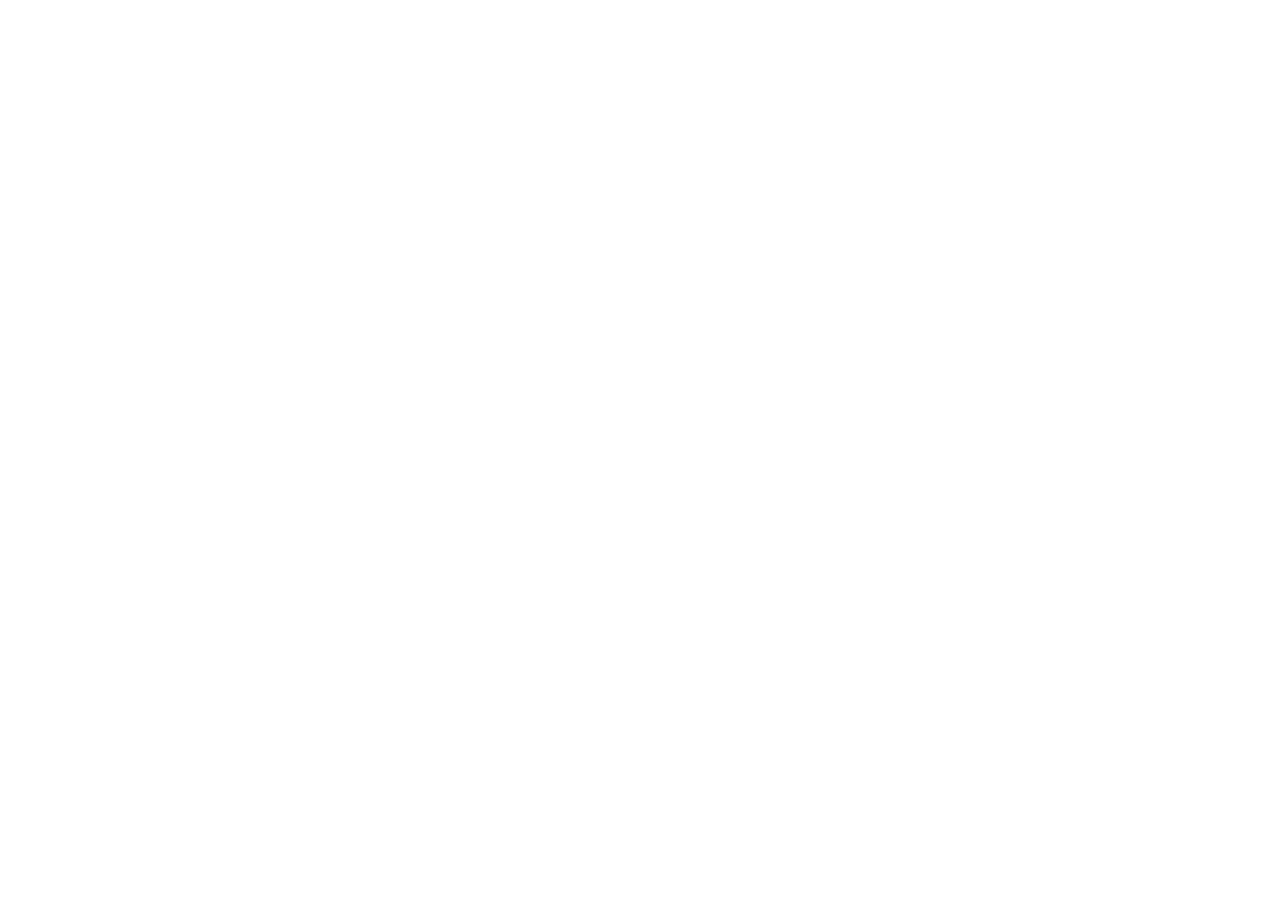
==== index.html @ 9131d87e "Landing Abelhinha v2: DOCTYPE/estrutura correta, OG tags + JSON-LD, mascote e favicon embutidos (dat" ====
<!DOCTYPE html>
<html lang="pt-BR">
<head>
<meta charset="UTF-8">
<meta name="viewport" content="width=device-width, initial-scale=1.0">
<title>Pet Shop Abelhinha — Banho & Tosa | Vila Sônia</title>
<meta name="description" content="Pet shop e banho & tosa na Vila Sônia, São Paulo. Atendimento individualizado, um pet por vez, sem gaiolas. Agende pelo WhatsApp.">
<meta name="keywords" content="pet shop Vila Sonia, banho e tosa Sao Paulo, pet shop Abelhinha, racoes Vila Sonia">
<link rel="icon" type="image/x-icon" href="[data-uri]
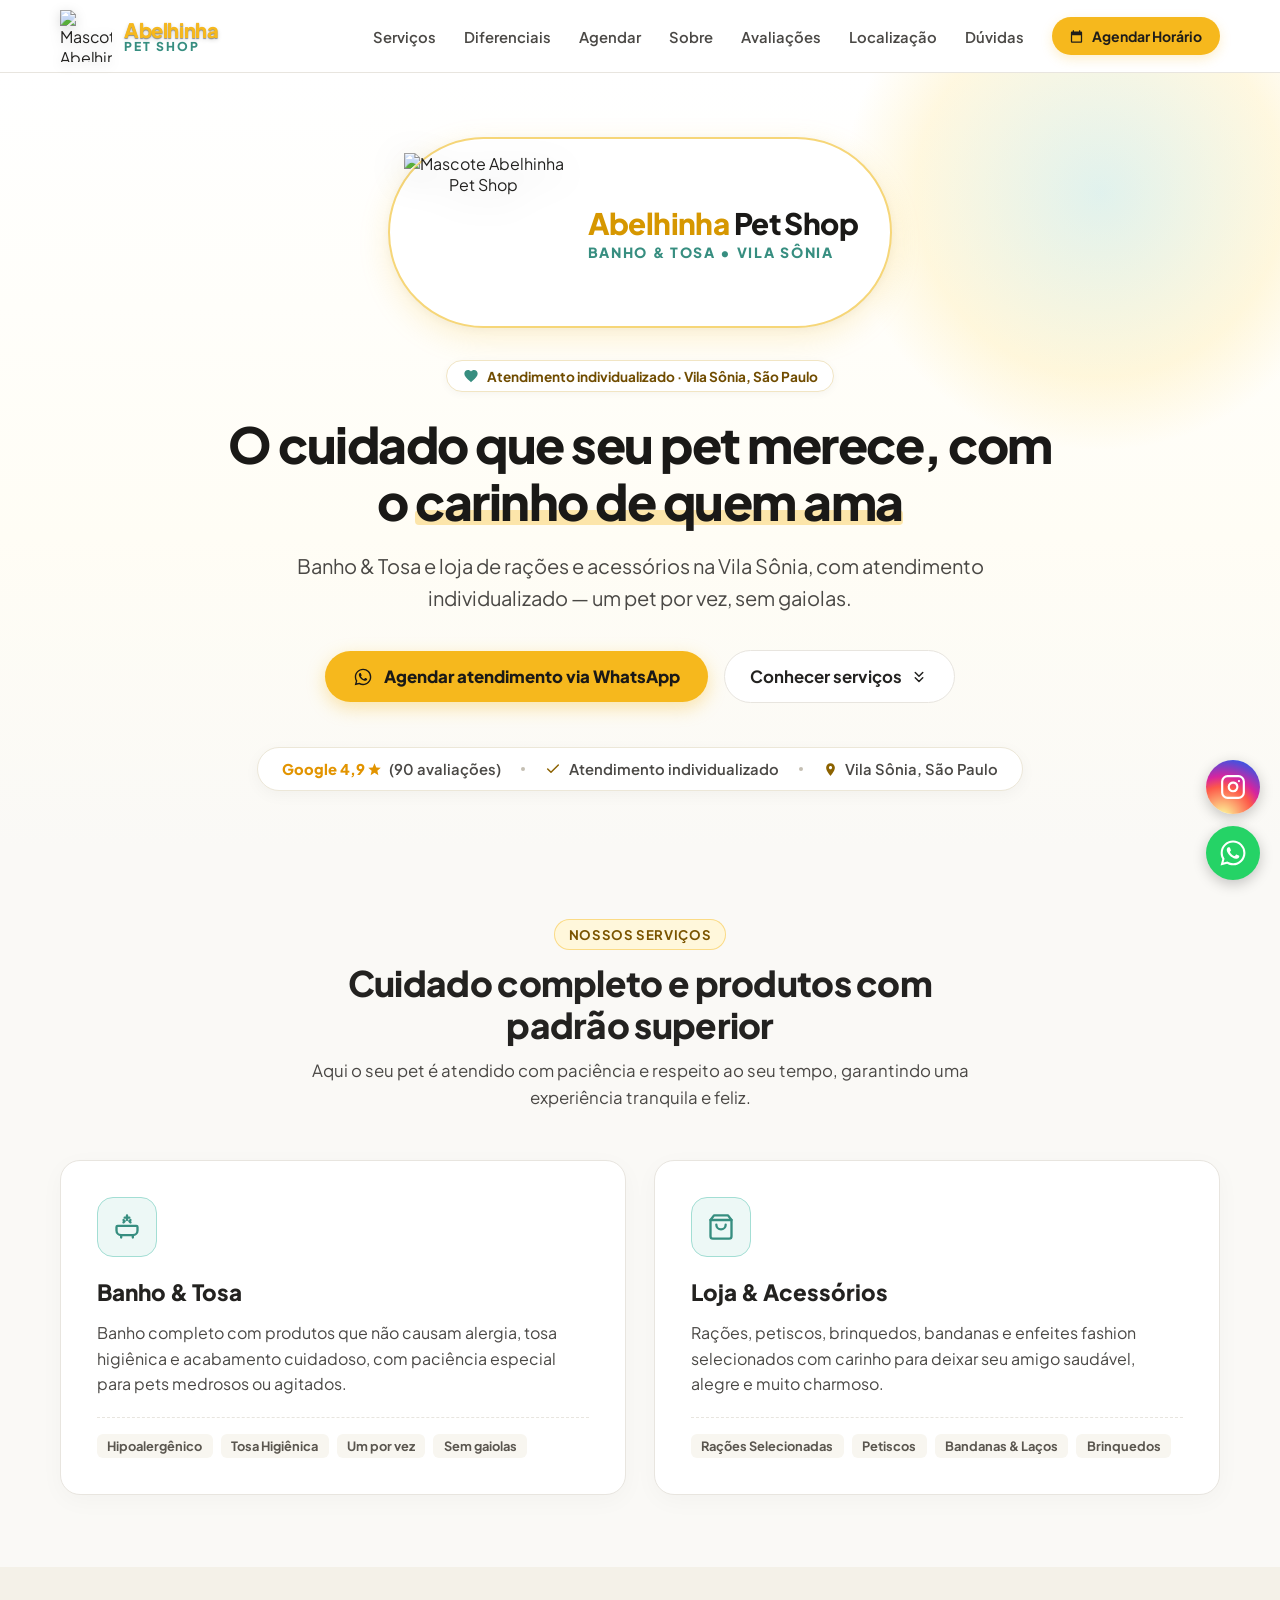
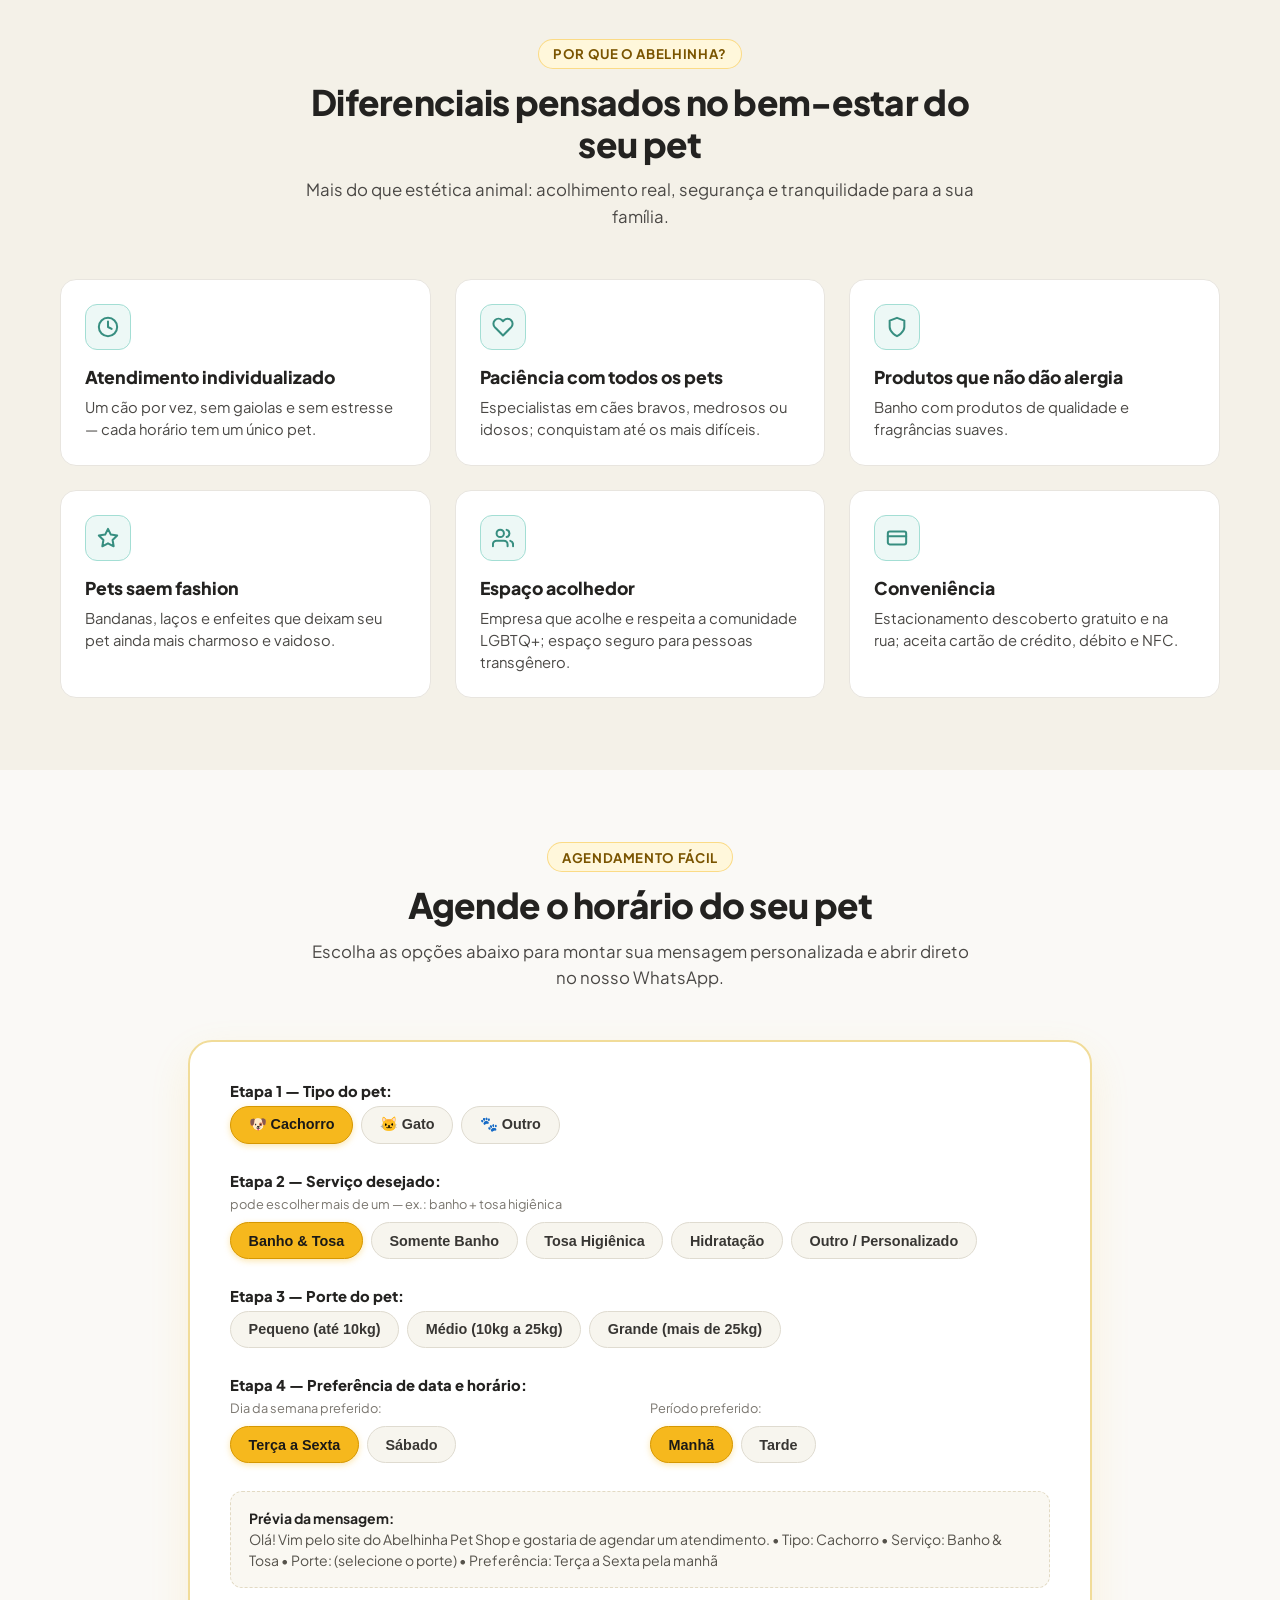
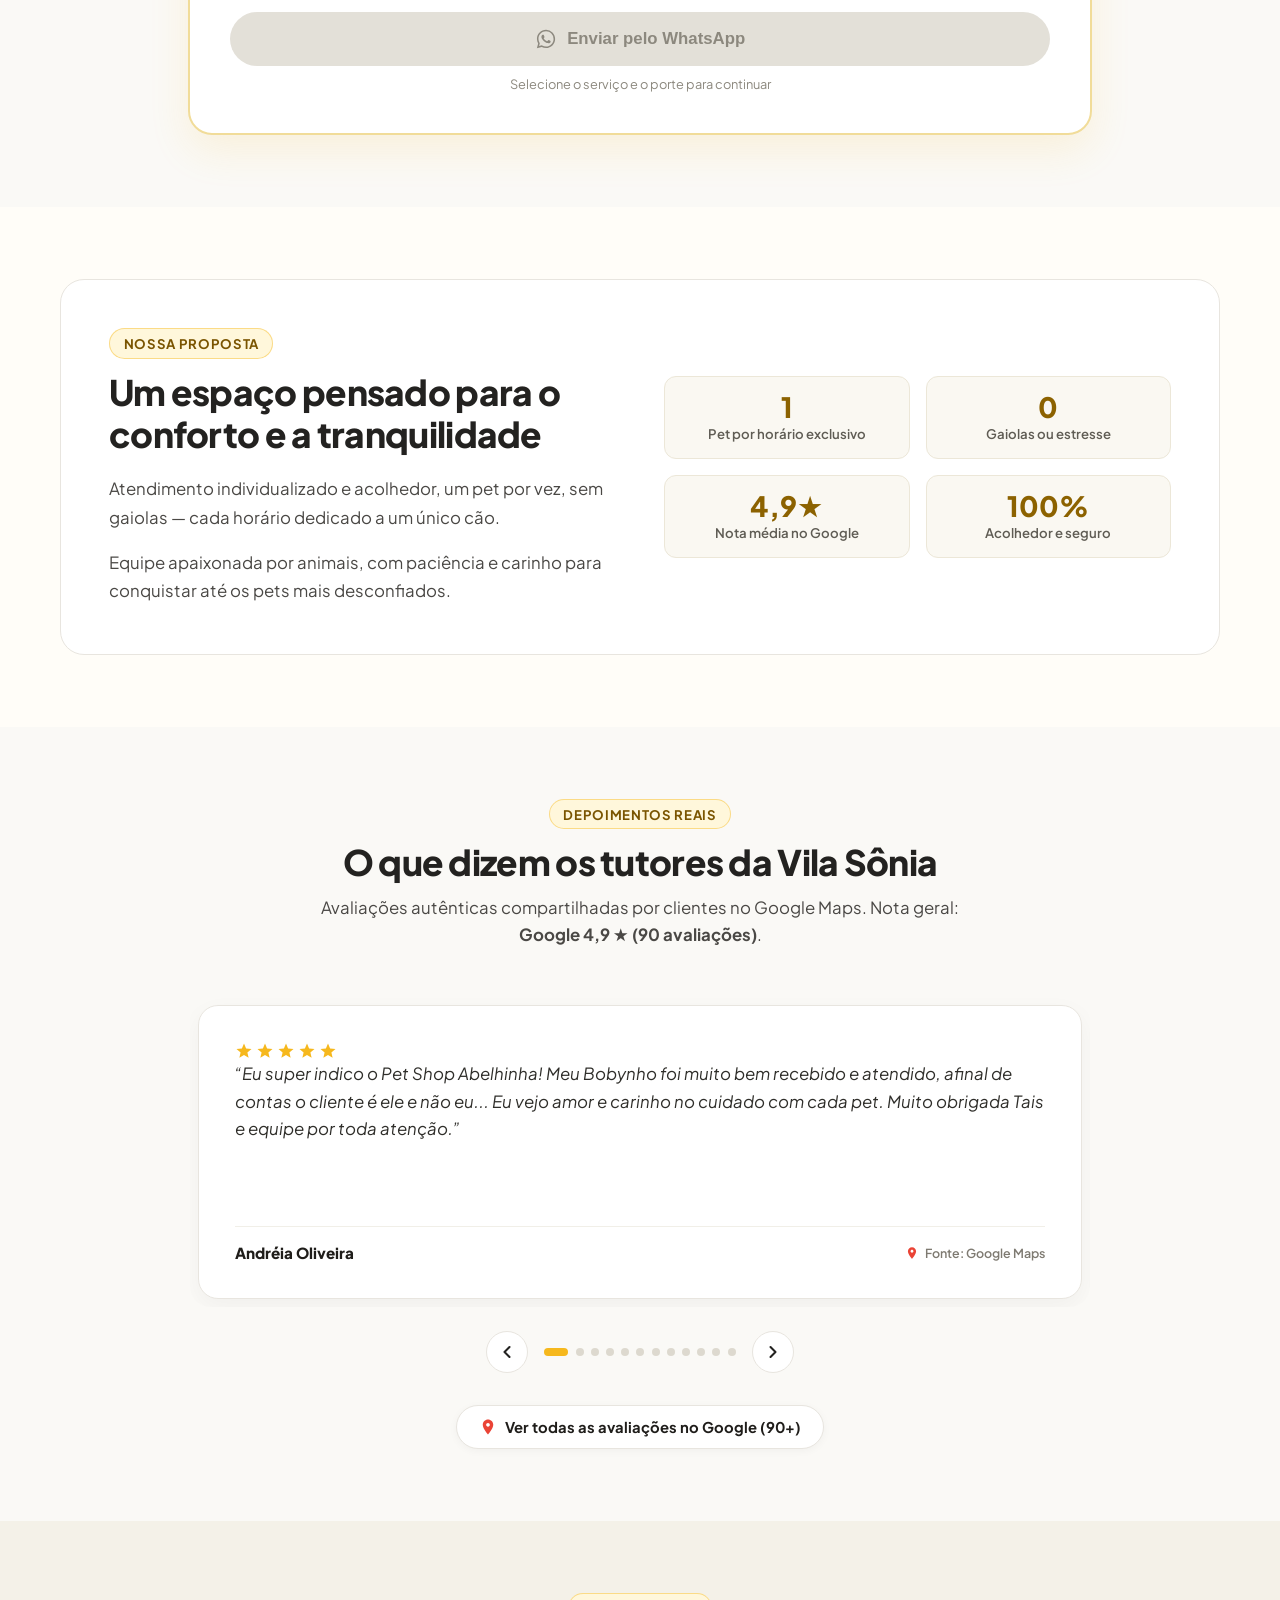
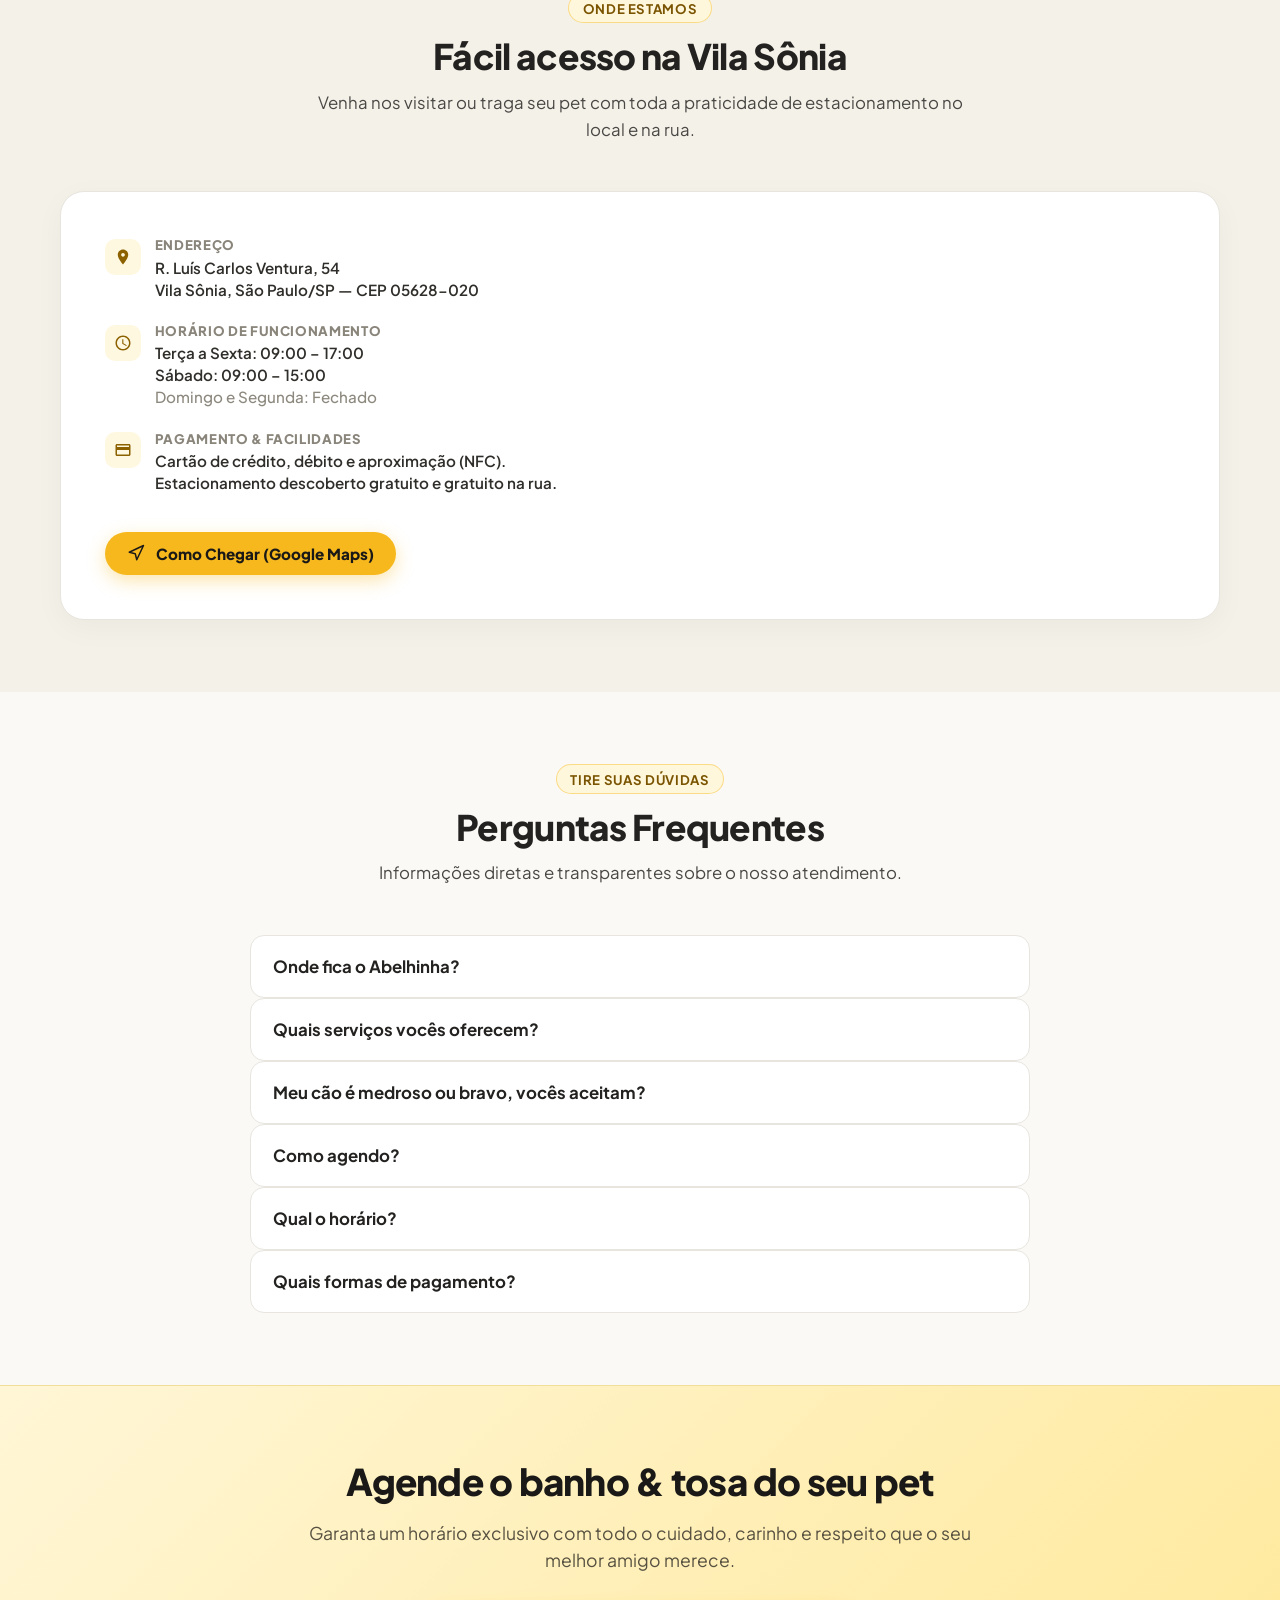
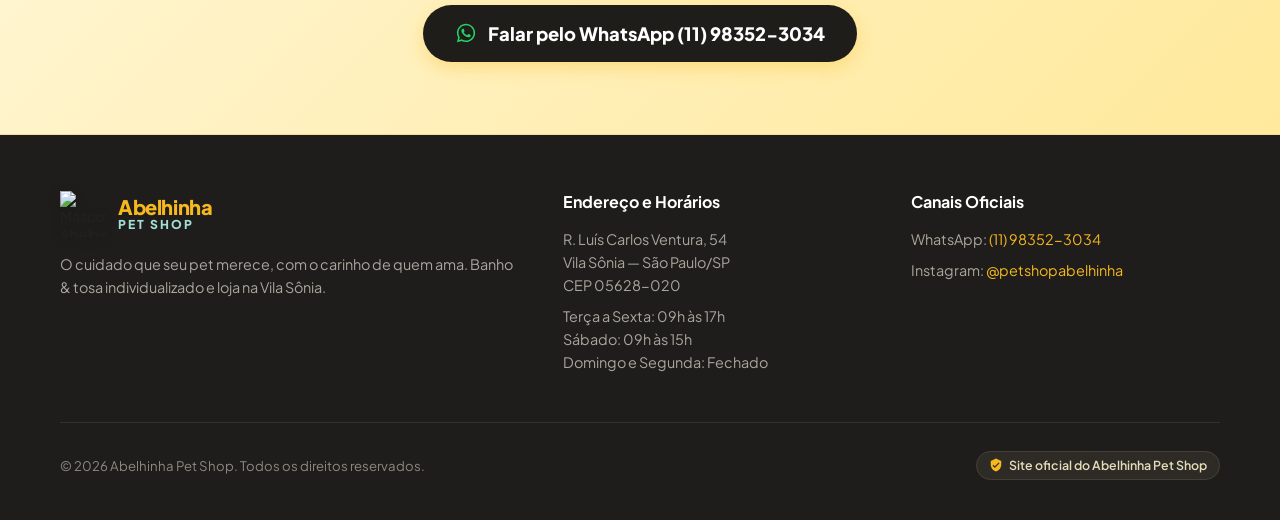
==== commit 8c2ebf3f: "index.html v3: estrutura completa, OG/JSON-LD, imagens no CDN do Drive (URL estável), CSS/JS modular" ====
--- a/index.html
+++ b/index.html
@@ -6,4 +6,493 @@
 <title>Pet Shop Abelhinha — Banho & Tosa | Vila Sônia</title>
 <meta name="description" content="Pet shop e banho & tosa na Vila Sônia, São Paulo. Atendimento individualizado, um pet por vez, sem gaiolas. Agende pelo WhatsApp.">
 <meta name="keywords" content="pet shop Vila Sonia, banho e tosa Sao Paulo, pet shop Abelhinha, racoes Vila Sonia">
-<link rel="icon" type="image/x-icon" href="[data-uri]<link rel="icon" type="image/png" href="https://lh3.googleusercontent.com/d/12UP8aILJkikWd1MktRewLs7dsTqyJ99E=w64">
+<meta property="og:type" content="website">
+<meta property="og:url" content="https://cliente-02-abelhinha.vercel.app/">
+<meta property="og:title" content="Pet Shop Abelhinha — Banho & Tosa | Vila Sônia">
+<meta property="og:description" content="Cuidado individualizado, um pet por vez, sem gaiolas. Google 4,9 ★ (90 avaliações). Agende seu horário pelo WhatsApp.">
+<meta property="og:image" content="https://lh3.googleusercontent.com/d/12UP8aILJkikWd1MktRewLs7dsTqyJ99E=w1200">
+<meta property="og:locale" content="pt_BR">
+<meta name="twitter:card" content="summary_large_image">
+<meta name="twitter:title" content="Pet Shop Abelhinha — Banho & Tosa | Vila Sônia">
+<meta name="twitter:description" content="Cuidado individualizado, um pet por vez, sem gaiolas. Agende pelo WhatsApp.">
+<script type="application/ld+json">{ "@context": "https://schema.org", "@type": "PetStore", "name": "Pet Shop Abelhinha", "image": "https://lh3.googleusercontent.com/d/12UP8aILJkikWd1MktRewLs7dsTqyJ99E=w1200", "url": "https://cliente-02-abelhinha.vercel.app/", "telephone": "+55 11 98352-3034", "priceRange": "$$", "address": { "@type": "PostalAddress", "streetAddress": "R. Luis Carlos Ventura, 54", "addressLocality": "São Paulo", "addressRegion": "SP", "postalCode": "05628-020", "addressCountry": "BR" }, "aggregateRating": { "@type": "AggregateRating", "ratingValue": "4.9", "reviewCount": "90" }, "sameAs": [ "https://www.instagram.com/petshopabelhinha/" ] }</script>
+<link rel="preconnect" href="https://fonts.googleapis.com">
+<link rel="preconnect" href="https://fonts.gstatic.com" crossorigin>
+<link rel="stylesheet" href="https://fonts.googleapis.com/css2?family=Plus+Jakarta+Sans:wght@400;500;600;700;800&display=swap">
+</head>
+<body>
+<header class="site-nav" id="siteHeader">
+<div class="wrap nav-inner">
+<a href="#" class="brand-logo" aria-label="Abelhinha Pet Shop — Início">
+<div class="brand-avatar-badge">
+<img src="https://lh3.googleusercontent.com/d/12UP8aILJkikWd1MktRewLs7dsTqyJ99E=w400" alt="Mascote Abelhinha Pet Shop" width="52" height="52" loading="eager">
+</div>
+<div class="brand-name-box">
+<span class="brand-name-top">Abelhinha</span>
+<span class="brand-name-sub">Pet Shop</span>
+</div>
+</a>
+<nav aria-label="Navegação principal">
+<ul class="nav-links">
+<li>
+<a href="#servicos">Serviços</a>
+</li>
+<li>
+<a href="#diferenciais">Diferenciais</a>
+</li>
+<li>
+<a href="#agendamento">Agendar</a>
+</li>
+<li>
+<a href="#sobre">Sobre</a>
+</li>
+<li>
+<a href="#avaliacoes">Avaliações</a>
+</li>
+<li>
+<a href="#localizacao">Localização</a>
+</li>
+<li>
+<a href="#faq">Dúvidas</a>
+</li>
+<li>
+<a href="#agendamento" class="nav-cta-btn">
+<svg width="15" height="15" viewBox="0 0 24 24" fill="currentColor" aria-hidden="true">
+<path d="M19 4h-1V2h-2v2H8V2H6v2H5c-1.11 0-1.99.9-1.99 2L3 20c0 1.1.89 2 2 2h14c1.1 0 2-.9 2-2V6c0-1.1-.9-2-2-2zm0 16H5V10h14v10z"></path>
+</svg>
+Agendar Horário
+</a>
+</li>
+</ul>
+</nav>
+</div>
+</header>
+<main>
+<section class="hero-sec">
+<div class="wrap">
+<div class="hero-content">
+<div>
+<div class="hero-brand-heroic">
+<div class="hero-avatar-badge">
+<img src="https://lh3.googleusercontent.com/d/12UP8aILJkikWd1MktRewLs7dsTqyJ99E=w400" alt="Mascote Abelhinha Pet Shop" width="160" height="160" loading="eager">
+</div>
+<div class="hero-brand-titles">
+<span class="hero-brand-title">
+<span>Abelhinha</span> Pet Shop
+</span>
+<span class="hero-brand-tagline">Banho &amp; Tosa • Vila Sônia</span>
+</div>
+</div>
+</div>
+<div class="hero-badge">
+<svg width="16" height="16" viewBox="0 0 24 24" fill="var(--brand-mint-dark)" aria-hidden="true">
+<path d="M12 21.35l-1.45-1.32C5.4 15.36 2 12.28 2 8.5 2 5.42 4.42 3 7.5 3c1.74 0 3.41.81 4.5 2.09C13.09 3.81 14.76 3 16.5 3 19.58 3 22 5.42 22 8.5c0 3.78-3.4 6.86-8.55 11.54L12 21.35z"></path>
+</svg>
+Atendimento individualizado · Vila Sônia, São Paulo
+</div>
+<h1 class="hero-title">O cuidado que seu pet merece, com o 
+<span class="highlight">carinho de quem ama</span>
+</h1>
+<p class="hero-sub">Banho &amp; Tosa e loja de rações e acessórios na Vila Sônia, com atendimento individualizado — um pet por vez, sem gaiolas.</p>
+<div class="hero-actions">
+<a href="https://wa.me/5511983523034?text=Ol%C3%A1!%20Vim%20pelo%20site%20do%20Abelhinha%20Pet%20Shop%20e%20gostaria%20de%20agendar%20um%20atendimento." target="_blank" rel="noopener noreferrer" class="btn-main-cta">
+<svg width="20" height="20" viewBox="0 0 24 24" fill="currentColor" aria-hidden="true">
+<path d="M19.05 4.91A9.816 9.816 0 0 0 12.04 2c-5.46 0-9.91 4.45-9.91 9.91 0 1.75.46 3.45 1.32 4.95L2.05 22l5.25-1.38c1.45.79 3.08 1.21 4.74 1.21 5.46 0 9.91-4.45 9.91-9.91 0-2.65-1.03-5.14-2.9-7.01zm-7.01 15.24c-1.48 0-2.93-.4-4.2-1.15l-.3-.18-3.12.82.83-3.04-.2-.31a8.19 8.19 0 0 1-1.26-4.38c0-4.54 3.7-8.24 8.24-8.24 2.2 0 4.27.86 5.82 2.42a8.18 8.18 0 0 1 2.41 5.83c.02 4.54-3.68 8.23-8.22 8.23zm4.52-6.16c-.25-.12-1.47-.72-1.69-.81-.23-.08-.39-.12-.56.12-.17.25-.64.81-.79.97-.14.17-.29.19-.54.06-.25-.12-1.05-.39-1.99-1.23-.74-.66-1.23-1.47-1.38-1.72-.14-.25-.02-.38.11-.51.11-.11.25-.29.37-.43.12-.14.17-.25.25-.41.08-.17.04-.31-.02-.43s-.56-1.34-.76-1.84c-.2-.48-.41-.42-.56-.43h-.48c-.17 0-.44.06-.66.31-.22.25-.86.84-.86 2.05 0 1.21.88 2.38 1.01 2.55.12.17 1.74 2.66 4.21 3.73.59.25 1.05.41 1.41.52.59.19 1.13.16 1.56.1.48-.07 1.47-.6 1.67-1.18.21-.58.21-1.07.15-1.18-.07-.1-.23-.17-.48-.29z"></path>
+</svg>
+Agendar atendimento via WhatsApp
+</a>
+<a href="#servicos" class="btn-outline-cta">Conhecer serviços
+<svg width="18" height="18" viewBox="0 0 24 24" fill="none" stroke="currentColor" stroke-width="2" stroke-linecap="round" stroke-linejoin="round" aria-hidden="true">
+<path d="M7 13l5 5 5-5M7 6l5 5 5-5"></path>
+</svg>
+</a>
+</div>
+<div class="trust-bar">
+<div class="trust-item">
+<span class="trust-stars">Google 4,9
+<svg width="15" height="15" viewBox="0 0 24 24" fill="#E29400" aria-hidden="true">
+<path d="M12 17.27L18.18 21l-1.64-7.03L22 9.24l-7.19-.61L12 2 9.19 8.63 2 9.24l5.46 4.73L5.82 21z"></path>
+</svg>
+</span>
+<span>(90 avaliações)</span>
+</div>
+<div class="trust-dot" aria-hidden="true"></div>
+<div class="trust-item">
+<svg width="16" height="16" viewBox="0 0 24 24" fill="none" stroke="#8C6200" stroke-width="2.2" stroke-linecap="round" stroke-linejoin="round" aria-hidden="true">
+<path d="M20 6L9 17l-5-5"></path>
+</svg>
+<span>Atendimento individualizado</span>
+</div>
+<div class="trust-dot" aria-hidden="true"></div>
+<div class="trust-item">
+<svg width="15" height="15" viewBox="0 0 24 24" fill="#8C6200" aria-hidden="true">
+<path d="M12 2C8.13 2 5 5.13 5 9c0 5.25 7 13 7 13s7-7.75 7-13c0-3.87-3.13-7-7-7zm0 9.5c-1.38 0-2.5-1.12-2.5-2.5s1.12-2.5 2.5-2.5 2.5 1.12 2.5 2.5-1.12 2.5-2.5 2.5z"></path>
+</svg>
+<span>Vila Sônia, São Paulo</span>
+</div>
+</div>
+</div>
+</div>
+</section>
+<section id="servicos" class="section-pad">
+<div class="wrap">
+<div class="section-head">
+<span class="section-tag">Nossos Serviços</span>
+<h2 class="section-title">Cuidado completo e produtos com padrão superior</h2>
+<p class="section-sub">Aqui o seu pet é atendido com paciência e respeito ao seu tempo, garantindo uma experiência tranquila e feliz.</p>
+</div>
+<div class="services-grid">
+<div class="service-card">
+<div class="service-icon-box">
+<svg width="28" height="28" viewBox="0 0 24 24" fill="none" stroke="currentColor" stroke-width="2" stroke-linecap="round" stroke-linejoin="round" aria-hidden="true">
+<path d="M9 6l1 1-1 1M15 6l-1 1 1 1"></path>
+<path d="M4 11h16a1 1 0 0 1 1 1v3a4 4 0 0 1-4 4H7a4 4 0 0 1-4-4v-3a1 1 0 0 1 1-1z"></path>
+<path d="M7 19v2M17 19v2"></path>
+<path d="M12 2v4M10 4h4"></path>
+</svg>
+</div>
+<h3>Banho &amp; Tosa</h3>
+<p>Banho completo com produtos que não causam alergia, tosa higiênica e acabamento cuidadoso, com paciência especial para pets medrosos ou agitados.</p>
+<div class="service-pill-row">
+<span class="service-pill">Hipoalergênico</span>
+<span class="service-pill">Tosa Higiênica</span>
+<span class="service-pill">Um por vez</span>
+<span class="service-pill">Sem gaiolas</span>
+</div>
+</div>
+<div class="service-card">
+<div class="service-icon-box">
+<svg width="28" height="28" viewBox="0 0 24 24" fill="none" stroke="currentColor" stroke-width="2" stroke-linecap="round" stroke-linejoin="round" aria-hidden="true">
+<path d="M6 2L3 6v14a2 2 0 0 0 2 2h14a2 2 0 0 0 2-2V6l-3-4z"></path>
+<line x1="3" y1="6" x2="21" y2="6"></line>
+<path d="M16 10a4 4 0 0 1-8 0"></path>
+</svg>
+</div>
+<h3>Loja &amp; Acessórios</h3>
+<p>Rações, petiscos, brinquedos, bandanas e enfeites fashion selecionados com carinho para deixar seu amigo saudável, alegre e muito charmoso.</p>
+<div class="service-pill-row">
+<span class="service-pill">Rações Selecionadas</span>
+<span class="service-pill">Petiscos</span>
+<span class="service-pill">Bandanas &amp; Laços</span>
+<span class="service-pill">Brinquedos</span>
+</div>
+</div>
+</div>
+</div>
+</section>
+<section id="diferenciais" class="section-pad" style="background: #F4F1E8;">
+<div class="wrap">
+<div class="section-head">
+<span class="section-tag">Por Que o Abelhinha?</span>
+<h2 class="section-title">Diferenciais pensados no bem-estar do seu pet</h2>
+<p class="section-sub">Mais do que estética animal: acolhimento real, segurança e tranquilidade para a sua família.</p>
+</div>
+<div class="dif-grid">
+<div class="dif-card">
+<div class="dif-icon-wrap">
+<svg width="22" height="22" viewBox="0 0 24 24" fill="none" stroke="currentColor" stroke-width="2.2" stroke-linecap="round" stroke-linejoin="round" aria-hidden="true">
+<circle cx="12" cy="12" r="10"></circle>
+<polyline points="12 6 12 12 16 14"></polyline>
+</svg>
+</div>
+<h3>Atendimento individualizado</h3>
+<p>Um cão por vez, sem gaiolas e sem estresse — cada horário tem um único pet.</p>
+</div>
+<div class="dif-card">
+<div class="dif-icon-wrap">
+<svg width="22" height="22" viewBox="0 0 24 24" fill="none" stroke="currentColor" stroke-width="2.2" stroke-linecap="round" stroke-linejoin="round" aria-hidden="true">
+<path d="M20.84 4.61a5.5 5.5 0 0 0-7.78 0L12 5.67l-1.06-1.06a5.5 5.5 0 0 0-7.78 7.78l1.06 1.06L12 21.23l7.78-7.78 1.06-1.06a5.5 5.5 0 0 0 0-7.78z"></path>
+</svg>
+</div>
+<h3>Paciência com todos os pets</h3>
+<p>Especialistas em cães bravos, medrosos ou idosos; conquistam até os mais difíceis.</p>
+</div>
+<div class="dif-card">
+<div class="dif-icon-wrap">
+<svg width="22" height="22" viewBox="0 0 24 24" fill="none" stroke="currentColor" stroke-width="2.2" stroke-linecap="round" stroke-linejoin="round" aria-hidden="true">
+<path d="M12 22s8-4 8-10V5l-8-3-8 3v7c0 6 8 10 8 10z"></path>
+</svg>
+</div>
+<h3>Produtos que não dão alergia</h3>
+<p>Banho com produtos de qualidade e fragrâncias suaves.</p>
+</div>
+<div class="dif-card">
+<div class="dif-icon-wrap">
+<svg width="22" height="22" viewBox="0 0 24 24" fill="none" stroke="currentColor" stroke-width="2.2" stroke-linecap="round" stroke-linejoin="round" aria-hidden="true">
+<polygon points="12 2 15.09 8.26 22 9.27 17 14.14 18.18 21.02 12 17.77 5.82 21.02 7 14.14 2 9.27 8.91 8.26 12 2"></polygon>
+</svg>
+</div>
+<h3>Pets saem fashion</h3>
+<p>Bandanas, laços e enfeites que deixam seu pet ainda mais charmoso e vaidoso.</p>
+</div>
+<div class="dif-card">
+<div class="dif-icon-wrap">
+<svg width="22" height="22" viewBox="0 0 24 24" fill="none" stroke="currentColor" stroke-width="2.2" stroke-linecap="round" stroke-linejoin="round" aria-hidden="true">
+<path d="M17 21v-2a4 4 0 0 0-4-4H5a4 4 0 0 0-4 4v2"></path>
+<circle cx="9" cy="7" r="4"></circle>
+<path d="M23 21v-2a4 4 0 0 0-3-3.87"></path>
+<path d="M16 3.13a4 4 0 0 1 0 7.75"></path>
+</svg>
+</div>
+<h3>Espaço acolhedor</h3>
+<p>Empresa que acolhe e respeita a comunidade LGBTQ+; espaço seguro para pessoas transgênero.</p>
+</div>
+<div class="dif-card">
+<div class="dif-icon-wrap">
+<svg width="22" height="22" viewBox="0 0 24 24" fill="none" stroke="currentColor" stroke-width="2.2" stroke-linecap="round" stroke-linejoin="round" aria-hidden="true">
+<rect x="2" y="5" width="20" height="14" rx="2"></rect>
+<line x1="2" y1="10" x2="22" y2="10"></line>
+</svg>
+</div>
+<h3>Conveniência</h3>
+<p>Estacionamento descoberto gratuito e na rua; aceita cartão de crédito, débito e NFC.</p>
+</div>
+</div>
+</div>
+</section>
+<section id="agendamento" class="section-pad">
+<div class="wrap">
+<div class="section-head">
+<span class="section-tag">Agendamento Fácil</span>
+<h2 class="section-title">Agende o horário do seu pet</h2>
+<p class="section-sub">Escolha as opções abaixo para montar sua mensagem personalizada e abrir direto no nosso WhatsApp.</p>
+</div>
+<div class="booking-card"><div id="wizardMount"></div></div>
+</div>
+</section>
+<section id="sobre" class="section-pad" style="background: #FFFDF8;">
+<div class="wrap">
+<div class="about-box">
+<div>
+<span class="section-tag">Nossa Proposta</span>
+<h2 class="section-title" style="text-align: left; margin-bottom: 1.25rem;">Um espaço pensado para o conforto e a tranquilidade</h2>
+<p style="color: var(--brand-gray); line-height: 1.7; font-size: 1.05rem; margin-bottom: 1rem;">Atendimento individualizado e acolhedor, um pet por vez, sem gaiolas — cada horário dedicado a um único cão.</p>
+<p style="color: var(--brand-gray); line-height: 1.7; font-size: 1.05rem; margin-bottom: 0;">Equipe apaixonada por animais, com paciência e carinho para conquistar até os pets mais desconfiados.</p>
+</div>
+<div class="about-badge-list">
+<div class="about-mini-badge">
+<div class="about-mini-num">1</div>
+<div class="about-mini-txt">Pet por horário exclusivo</div>
+</div>
+<div class="about-mini-badge">
+<div class="about-mini-num">0</div>
+<div class="about-mini-txt">Gaiolas ou estresse</div>
+</div>
+<div class="about-mini-badge">
+<div class="about-mini-num">4,9★</div>
+<div class="about-mini-txt">Nota média no Google</div>
+</div>
+<div class="about-mini-badge">
+<div class="about-mini-num">100%</div>
+<div class="about-mini-txt">Acolhedor e seguro</div>
+</div>
+</div>
+</div>
+</div>
+</section>
+<section id="avaliacoes" class="section-pad">
+<div class="wrap">
+<div class="section-head">
+<span class="section-tag">Depoimentos Reais</span>
+<h2 class="section-title">O que dizem os tutores da Vila Sônia</h2>
+<p class="section-sub">Avaliações autênticas compartilhadas por clientes no Google Maps. Nota geral: 
+<strong>Google 4,9 ★ (90 avaliações)</strong>.
+</p>
+</div>
+<div class="reviews-container" id="reviewsCarousel" aria-roledescription="carrossel">
+<div class="reviews-viewport">
+<div class="reviews-track" id="reviewsTrack"></div>
+</div>
+<div class="carousel-controls">
+<button type="button" class="carousel-btn" id="prevReviewBtn" aria-label="Avaliação anterior">
+<svg width="20" height="20" viewBox="0 0 24 24" fill="none" stroke="currentColor" stroke-width="2.5" stroke-linecap="round" stroke-linejoin="round" aria-hidden="true">
+<polyline points="15 18 9 12 15 6"></polyline>
+</svg>
+</button>
+<div class="carousel-dots" id="carouselDots" role="tablist" aria-label="Navegar pelas avaliações"></div>
+<button type="button" class="carousel-btn" id="nextReviewBtn" aria-label="Próxima avaliação">
+<svg width="20" height="20" viewBox="0 0 24 24" fill="none" stroke="currentColor" stroke-width="2.5" stroke-linecap="round" stroke-linejoin="round" aria-hidden="true">
+<polyline points="9 18 15 12 9 6"></polyline>
+</svg>
+</button>
+</div>
+<div class="all-reviews-link-wrap">
+<a href="https://www.google.com/maps/search/?api=1&amp;query=Pet+Shop+Abelhinha+Vila+S%C3%B4nia" target="_blank" rel="noopener noreferrer" class="btn-google-all">
+<svg width="18" height="18" viewBox="0 0 24 24" fill="#EA4335" aria-hidden="true">
+<path d="M12 2C8.13 2 5 5.13 5 9c0 5.25 7 13 7 13s7-7.75 7-13c0-3.87-3.13-7-7-7zm0 9.5c-1.38 0-2.5-1.12-2.5-2.5s1.12-2.5 2.5-2.5 2.5 1.12 2.5 2.5-1.12 2.5-2.5 2.5z"></path>
+</svg>
+Ver todas as avaliações no Google (90+)
+</a>
+</div>
+</div>
+</div>
+</section>
+<section id="localizacao" class="section-pad" style="background: #F4F1E8;">
+<div class="wrap">
+<div class="section-head">
+<span class="section-tag">Onde Estamos</span>
+<h2 class="section-title">Fácil acesso na Vila Sônia</h2>
+<p class="section-sub">Venha nos visitar ou traga seu pet com toda a praticidade de estacionamento no local e na rua.</p>
+</div>
+<div class="loc-card">
+<div class="loc-info">
+<div class="loc-item">
+<div class="loc-item-icon">
+<svg width="18" height="18" viewBox="0 0 24 24" fill="currentColor" aria-hidden="true">
+<path d="M12 2C8.13 2 5 5.13 5 9c0 5.25 7 13 7 13s7-7.75 7-13c0-3.87-3.13-7-7-7zm0 9.5c-1.38 0-2.5-1.12-2.5-2.5s1.12-2.5 2.5-2.5 2.5 1.12 2.5 2.5-1.12 2.5-2.5 2.5z"></path>
+</svg>
+</div>
+<div>
+<div class="loc-item-title">Endereço</div>
+<div class="loc-item-body">R. Luís Carlos Ventura, 54
+<br>
+Vila Sônia, São Paulo/SP — CEP 05628-020
+</div>
+</div>
+</div>
+<div class="loc-item">
+<div class="loc-item-icon">
+<svg width="18" height="18" viewBox="0 0 24 24" fill="currentColor" aria-hidden="true">
+<path d="M11.99 2C6.47 2 2 6.48 2 12s4.47 10 9.99 10C17.52 22 22 17.52 22 12S17.52 2 11.99 2zM12 20c-4.42 0-8-3.58-8-8s3.58-8 8-8 8 3.58 8 8-3.58 8-8 8zm.5-13H11v6l5.25 3.15.75-1.23-4.5-2.67z"></path>
+</svg>
+</div>
+<div>
+<div class="loc-item-title">Horário de Funcionamento</div>
+<div class="loc-item-body">Terça a Sexta: 09:00 – 17:00
+<br>
+Sábado: 09:00 – 15:00
+<br>
+<span style="color: #8C887E; font-weight: 500;">Domingo e Segunda: Fechado</span>
+</div>
+</div>
+</div>
+<div class="loc-item">
+<div class="loc-item-icon">
+<svg width="18" height="18" viewBox="0 0 24 24" fill="currentColor" aria-hidden="true">
+<path d="M20 4H4c-1.11 0-1.99.89-1.99 2L2 18c0 1.11.89 2 2 2h16c1.11 0 2-.89 2-2V6c0-1.11-.89-2-2-2zm0 14H4v-6h16v6zm0-10H4V6h16v2z"></path>
+</svg>
+</div>
+<div>
+<div class="loc-item-title">Pagamento &amp; Facilidades</div>
+<div class="loc-item-body">Cartão de crédito, débito e aproximação (NFC).
+<br>
+Estacionamento descoberto gratuito e gratuito na rua.
+</div>
+</div>
+</div>
+<div style="margin-top: 1rem;">
+<a href="https://www.google.com/maps/search/?api=1&amp;query=R.+Lu%C3%ADs+Carlos+Ventura,+54+-+Vila+S%C3%B4nia,+S%C3%A3o+Paulo+-+SP,+05628-020" target="_blank" rel="noopener noreferrer" class="btn-main-cta" style="font-size: 0.95rem; padding: 0.75rem 1.4rem;">
+<svg width="18" height="18" viewBox="0 0 24 24" fill="none" stroke="currentColor" stroke-width="2" stroke-linecap="round" stroke-linejoin="round" aria-hidden="true">
+<polygon points="3 11 22 2 13 21 11 13 3 11"></polygon>
+</svg>
+Como Chegar (Google Maps)
+</a>
+</div>
+</div>
+<div>
+<iframe src="https://www.google.com/maps?q=R.+Lu%C3%ADs+Carlos+Ventura,+54+-+Vila+Sonia,+S%C3%A3o+Paulo+-+SP,+05628-020&amp;output=embed" class="loc-map-frame" loading="lazy" referrerpolicy="no-referrer-when-downgrade" title="Mapa de localização do Pet Shop Abelhinha na Vila Sônia"></iframe>
+</div>
+</div>
+</div>
+</section>
+<section id="faq" class="section-pad">
+<div class="wrap">
+<div class="section-head">
+<span class="section-tag">Tire Suas Dúvidas</span>
+<h2 class="section-title">Perguntas Frequentes</h2>
+<p class="section-sub">Informações diretas e transparentes sobre o nosso atendimento.</p>
+</div>
+<div class="faq-list"><div id="faqMount"></div></div>
+</div>
+</section>
+<section class="final-cta-sec">
+<div class="wrap">
+<div class="final-cta-inner">
+<h2 class="final-cta-title">Agende o banho &amp; tosa do seu pet</h2>
+<p class="final-cta-sub">Garanta um horário exclusivo com todo o cuidado, carinho e respeito que o seu melhor amigo merece.</p>
+<a href="https://wa.me/5511983523034?text=Ol%C3%A1!%20Vim%20pelo%20site%20do%20Abelhinha%20Pet%20Shop%20e%20gostaria%20de%20agendar%20um%20atendimento." target="_blank" rel="noopener noreferrer" class="btn-main-cta" style="background: #1F1D1A; color: #FFFFFF; font-size: 1.15rem; padding: 1.05rem 2rem;">
+<svg width="22" height="22" viewBox="0 0 24 24" fill="#25D366" aria-hidden="true">
+<path d="M19.05 4.91A9.816 9.816 0 0 0 12.04 2c-5.46 0-9.91 4.45-9.91 9.91 0 1.75.46 3.45 1.32 4.95L2.05 22l5.25-1.38c1.45.79 3.08 1.21 4.74 1.21 5.46 0 9.91-4.45 9.91-9.91 0-2.65-1.03-5.14-2.9-7.01zm-7.01 15.24c-1.48 0-2.93-.4-4.2-1.15l-.3-.18-3.12.82.83-3.04-.2-.31a8.19 8.19 0 0 1-1.26-4.38c0-4.54 3.7-8.24 8.24-8.24 2.2 0 4.27.86 5.82 2.42a8.18 8.18 0 0 1 2.41 5.83c.02 4.54-3.68 8.23-8.22 8.23zm4.52-6.16c-.25-.12-1.47-.72-1.69-.81-.23-.08-.39-.12-.56.12-.17.25-.64.81-.79.97-.14.17-.29.19-.54.06-.25-.12-1.05-.39-1.99-1.23-.74-.66-1.23-1.47-1.38-1.72-.14-.25-.02-.38.11-.51.11-.11.25-.29.37-.43.12-.14.17-.25.25-.41.08-.17.04-.31-.02-.43s-.56-1.34-.76-1.84c-.2-.48-.41-.42-.56-.43h-.48c-.17 0-.44.06-.66.31-.22.25-.86.84-.86 2.05 0 1.21.88 2.38 1.01 2.55.12.17 1.74 2.66 4.21 3.73.59.25 1.05.41 1.41.52.59.19 1.13.16 1.56.1.48-.07 1.47-.6 1.67-1.18.21-.58.21-1.07.15-1.18-.07-.1-.23-.17-.48-.29z"></path>
+</svg>
+Falar pelo WhatsApp (11) 98352-3034
+</a>
+</div>
+</div>
+</section>
+</main>
+<footer class="site-footer">
+<div class="wrap">
+<div class="footer-grid">
+<div class="footer-col">
+<div class="brand-logo" style="margin-bottom: 1rem;">
+<div class="brand-avatar-badge" style="width: 46px; height: 46px;" aria-hidden="true">
+<img src="https://lh3.googleusercontent.com/d/12UP8aILJkikWd1MktRewLs7dsTqyJ99E=w400" alt="Mascote Abelhinha Pet Shop" width="46" height="46" loading="lazy">
+</div>
+<div class="brand-name-box">
+<span class="brand-name-top" style="color: #F6B81D; text-shadow: none;">Abelhinha</span>
+<span class="brand-name-sub" style="color: var(--brand-mint-border);">Pet Shop</span>
+</div>
+</div>
+<p>O cuidado que seu pet merece, com o carinho de quem ama. Banho &amp; tosa individualizado e loja na Vila Sônia.</p>
+</div>
+<div class="footer-col">
+<h4>Endereço e Horários</h4>
+<p>R. Luís Carlos Ventura, 54
+<br>
+Vila Sônia — São Paulo/SP
+<br>
+CEP 05628-020
+</p>
+<p style="margin-top: 0.5rem;">Terça a Sexta: 09h às 17h
+<br>
+Sábado: 09h às 15h
+<br>
+Domingo e Segunda: Fechado
+</p>
+</div>
+<div class="footer-col">
+<h4>Canais Oficiais</h4>
+<p>WhatsApp: 
+<a href="https://wa.me/5511983523034" target="_blank" rel="noopener noreferrer">(11) 98352-3034</a>
+</p>
+<p>Instagram: 
+<a href="https://www.instagram.com/petshopabelhinha/" target="_blank" rel="noopener noreferrer">@petshopabelhinha</a>
+</p>
+</div>
+</div>
+<div class="footer-bottom">
+<div>© 
+<span id="currentYear"></span> Abelhinha Pet Shop. Todos os direitos reservados.
+</div>
+<div class="official-badge">
+<svg width="14" height="14" viewBox="0 0 24 24" fill="#F6B81D" aria-hidden="true">
+<path d="M12 1L3 5v6c0 5.55 3.84 10.74 9 12 5.16-1.26 9-6.45 9-12V5l-9-4zm-2 16l-4-4 1.41-1.41L10 14.17l6.59-6.59L18 9l-8 8z"></path>
+</svg>
+Site oficial do Abelhinha Pet Shop
+</div>
+</div>
+</div>
+</footer>
+<div class="floating-stack-right">
+<a href="https://www.instagram.com/petshopabelhinha/" target="_blank" rel="noopener noreferrer" class="floating-btn float-ig" aria-label="Acessar Instagram @petshopabelhinha" title="Instagram @petshopabelhinha">
+<svg width="26" height="26" viewBox="0 0 24 24" fill="none" stroke="#FFFFFF" stroke-width="2" stroke-linecap="round" stroke-linejoin="round" aria-hidden="true">
+<rect x="2" y="2" width="20" height="20" rx="5" ry="5"></rect>
+<path d="M16 11.37A4 4 0 1 1 12.63 8 4 4 0 0 1 16 11.37z"></path>
+<line x1="17.5" y1="6.5" x2="17.51" y2="6.5"></line>
+</svg>
+</a>
+<a href="https://wa.me/5511983523034" target="_blank" rel="noopener noreferrer" class="floating-btn float-wa" aria-label="Falar no WhatsApp oficial (11) 98352-3034" title="WhatsApp oficial">
+<svg width="30" height="30" viewBox="0 0 24 24" fill="#FFFFFF" aria-hidden="true">
+<path d="M19.05 4.91A9.816 9.816 0 0 0 12.04 2c-5.46 0-9.91 4.45-9.91 9.91 0 1.75.46 3.45 1.32 4.95L2.05 22l5.25-1.38c1.45.79 3.08 1.21 4.74 1.21 5.46 0 9.91-4.45 9.91-9.91 0-2.65-1.03-5.14-2.9-7.01zm-7.01 15.24c-1.48 0-2.93-.4-4.2-1.15l-.3-.18-3.12.82.83-3.04-.2-.31a8.19 8.19 0 0 1-1.26-4.38c0-4.54 3.7-8.24 8.24-8.24 2.2 0 4.27.86 5.82 2.42a8.18 8.18 0 0 1 2.41 5.83c.02 4.54-3.68 8.23-8.22 8.23zm4.52-6.16c-.25-.12-1.47-.72-1.69-.81-.23-.08-.39-.12-.56.12-.17.25-.64.81-.79.97-.14.17-.29.19-.54.06-.25-.12-1.05-.39-1.99-1.23-.74-.66-1.23-1.47-1.38-1.72-.14-.25-.02-.38.11-.51.11-.11.25-.29.37-.43.12-.14.17-.25.25-.41.08-.17.04-.31-.02-.43s-.56-1.34-.76-1.84c-.2-.48-.41-.42-.56-.43h-.48c-.17 0-.44.06-.66.31-.22.25-.86.84-.86 2.05 0 1.21.88 2.38 1.01 2.55.12.17 1.74 2.66 4.21 3.73.59.25 1.05.41 1.41.52.59.19 1.13.16 1.56.1.48-.07 1.47-.6 1.67-1.18.21-.58.21-1.07.15-1.18-.07-.1-.23-.17-.48-.29z"></path>
+</svg>
+</a>
+</div>
+<button type="button" class="floating-back-top" id="btnBackToTop" aria-label="Voltar ao início da página">
+<svg width="20" height="20" viewBox="0 0 24 24" fill="none" stroke="currentColor" stroke-width="2.5" stroke-linecap="round" stroke-linejoin="round" aria-hidden="true">
+<polyline points="18 15 12 9 6 15"></polyline>
+</svg>
+</button><link rel="stylesheet" href="assets/styles.css">
+<script src="assets/app.js" defer></script>
+</body>
+</html>
--- a/assets/styles.css
+++ b/assets/styles.css
@@ -0,0 +1 @@
+:root{--accent:#F6B81D;--accent-hover:#e5a712;--accent-soft:#FFF7DB;--accent-contrast:#1E1E1E;--brand-mint:#57B8A8;--brand-mint-dark:#378E80;--brand-mint-soft:#EDF8F6;--brand-mint-border:#A3DED4;--brand-dark:#232220;--brand-gray:#4A4845;--brand-border:#E8E5DF;--honey-glow:rgba(246,184,29,0.22);--mint-glow:rgba(87,184,168,0.25);font-family:'Plus Jakarta Sans',system-ui,-apple-system,sans-serif}html{scroll-behavior:smooth}body{background-color:#FAF9F6;color:var(--brand-dark);overflow-x:hidden;margin:0;padding:0}.wrap{max-width:1160px;margin:0 auto;padding:0 1.25rem}.section-pad{padding:4.5rem 0}@media (max-width:768px){.section-pad{padding:3rem 0}}.section-head{text-align:center;max-width:680px;margin:0 auto 3rem}.section-tag{display:inline-flex;align-items:center;gap:0.5rem;background:var(--accent-soft);color:#7A5400;font-size:0.825rem;font-weight:700;text-transform:uppercase;letter-spacing:0.05em;padding:0.35rem 0.85rem;border-radius:999px;margin-bottom:0.75rem;border:1px solid rgba(246,184,29,0.45)}.section-title{font-size:2.2rem;font-weight:800;line-height:1.2;color:var(--brand-dark);margin:0 0 0.75rem;letter-spacing:-0.02em}.section-sub{font-size:1.05rem;color:var(--brand-gray);margin:0;line-height:1.6}.site-nav{position:sticky;top:0;z-index:50;background:rgba(255,255,255,0.94);backdrop-filter:blur(12px);-webkit-backdrop-filter:blur(12px);border-bottom:1px solid var(--brand-border);transition:box-shadow 0.2s ease}.site-nav.scrolled{box-shadow:0 4px 20px rgba(0,0,0,0.05)}.nav-inner{display:flex;align-items:center;justify-content:space-between;height:72px}.brand-logo{display:inline-flex;align-items:center;gap:0.75rem;text-decoration:none;color:var(--brand-dark);letter-spacing:-0.01em;transition:transform 0.15s ease}.brand-logo:hover{transform:translateY(-1px)}.brand-avatar-badge{width:52px;height:52px;flex-shrink:0;display:flex;align-items:center;justify-content:center;position:relative}.brand-avatar-badge img{width:100%;height:100%;object-fit:contain;display:block;filter:drop-shadow(0 3px 6px rgba(0,0,0,0.15))}.brand-name-box{display:flex;flex-direction:column;line-height:1.08}.brand-name-top{font-size:1.25rem;font-weight:900;color:#F6B81D;letter-spacing:-0.02em;text-shadow:0 1px 1px rgba(0,0,0,0.4),0 2px 4px rgba(0,0,0,0.15)}.brand-name-sub{font-size:0.76rem;font-weight:800;text-transform:uppercase;letter-spacing:0.16em;color:var(--brand-mint-dark)}.nav-links{display:flex;align-items:center;gap:1.75rem;list-style:none;margin:0;padding:0}.nav-links a{text-decoration:none;color:var(--brand-gray);font-weight:600;font-size:0.925rem;transition:color 0.15s ease}.nav-links a:hover{color:#8C6200}.nav-cta-btn{display:inline-flex;align-items:center;gap:0.5rem;background:var(--accent);color:#1F1D1A !important;padding:0.6rem 1.1rem;border-radius:999px;font-weight:700 !important;font-size:0.875rem !important;transition:transform 0.15s ease,background-color 0.15s ease,box-shadow 0.15s ease;box-shadow:0 4px 12px var(--honey-glow)}.nav-cta-btn:hover{background:var(--accent-hover);transform:translateY(-1px);box-shadow:0 6px 16px rgba(246,184,29,0.35)}@media (max-width:860px){.nav-links{display:none}}.hero-sec{background:linear-gradient(180deg,#FFFFFF 0%,#FFFDF5 60%,#FAF9F6 100%);padding:4rem 0 3.5rem;position:relative;overflow:hidden}.hero-sec::before{content:"";position:absolute;top:-140px;right:-80px;width:520px;height:520px;border-radius:50%;background:radial-gradient(circle,rgba(87,184,168,0.18) 0%,rgba(254,222,115,0.22) 50%,rgba(255,255,255,0) 70%);pointer-events:none}.hero-brand-heroic{display:inline-flex;align-items:center;gap:1.5rem;background:#FFFFFF;padding:0.85rem 2rem 0.85rem 0.85rem;border-radius:999px;border:2px solid #F6D678;box-shadow:0 10px 30px rgba(246,184,29,0.18),0 2px 8px rgba(0,0,0,0.04);margin-bottom:2rem;transition:transform 0.2s ease,box-shadow 0.2s ease}.hero-brand-heroic:hover{transform:translateY(-2px);box-shadow:0 14px 36px rgba(246,184,29,0.26)}.hero-avatar-badge{width:160px;height:160px;display:flex;align-items:center;justify-content:center;flex-shrink:0;position:relative}.hero-avatar-badge img{width:160px;height:160px;object-fit:contain;display:block;filter:drop-shadow(0 8px 18px rgba(0,0,0,0.16));transition:transform 0.3s ease,filter 0.3s ease}.hero-brand-heroic:hover .hero-avatar-badge img{transform:scale(1.05) translateY(-2px);filter:drop-shadow(0 12px 22px rgba(0,0,0,0.22))}.hero-brand-titles{text-align:left;line-height:1.15}.hero-brand-title{font-size:1.85rem;font-weight:900;color:#1A1917;letter-spacing:-0.02em;display:block}.hero-brand-title span{color:#D69700}.hero-brand-tagline{font-size:0.875rem;font-weight:800;text-transform:uppercase;letter-spacing:0.12em;color:var(--brand-mint-dark);display:block;margin-top:4px}@media (max-width:640px){.hero-brand-heroic{flex-direction:column;border-radius:28px;padding:1.25rem 1.5rem;gap:0.85rem}.hero-avatar-badge{width:120px;height:120px}.hero-avatar-badge img{width:120px;height:120px}.hero-brand-titles{text-align:center}}.hero-content{max-width:860px;margin:0 auto;text-align:center;position:relative;z-index:2}.hero-badge{display:inline-flex;align-items:center;gap:0.5rem;background:#FFFFFF;border:1px solid #F1E5C4;padding:0.4rem 0.95rem;border-radius:999px;font-size:0.85rem;font-weight:700;color:#704C00;margin-bottom:1.5rem;box-shadow:0 2px 8px rgba(0,0,0,0.04)}.hero-title{font-size:3.1rem;font-weight:800;line-height:1.15;letter-spacing:-0.03em;color:#1A1917;margin:0 0 1.25rem}.hero-title .highlight{position:relative;display:inline-block;white-space:nowrap}.hero-title .highlight::after{content:"";position:absolute;left:0;bottom:8%;width:100%;height:28%;background:rgba(246,184,29,0.35);border-radius:4px;z-index:-1}.hero-sub{font-size:1.25rem;line-height:1.6;color:var(--brand-gray);margin:0 auto 2.25rem;max-width:720px}.hero-actions{display:flex;flex-wrap:wrap;align-items:center;justify-content:center;gap:1rem;margin-bottom:2.75rem}.btn-main-cta{display:inline-flex;align-items:center;justify-content:center;gap:0.65rem;background:var(--accent);color:#1A1917;font-weight:800;font-size:1.05rem;padding:0.95rem 1.75rem;border-radius:999px;text-decoration:none;box-shadow:0 6px 18px rgba(246,184,29,0.35);transition:all 0.2s ease;border:none;cursor:pointer}.btn-main-cta:hover{background:var(--accent-hover);transform:translateY(-2px);box-shadow:0 8px 24px rgba(246,184,29,0.45)}.btn-outline-cta{display:inline-flex;align-items:center;justify-content:center;gap:0.5rem;background:#FFFFFF;color:var(--brand-dark);font-weight:700;font-size:1.05rem;padding:0.95rem 1.6rem;border-radius:999px;text-decoration:none;border:1px solid var(--brand-border);transition:all 0.2s ease}.btn-outline-cta:hover{background:var(--brand-mint-soft);border-color:var(--brand-mint-border);color:var(--brand-mint-dark);transform:translateY(-1px)}.trust-bar{display:inline-flex;flex-wrap:wrap;align-items:center;justify-content:center;gap:1.25rem;background:#FFFFFF;border:1px solid #ECE7D8;padding:0.75rem 1.5rem;border-radius:999px;box-shadow:0 4px 16px rgba(0,0,0,0.04);font-size:0.925rem;font-weight:600;color:#4A4845}.trust-item{display:inline-flex;align-items:center;gap:0.45rem}.trust-stars{color:#E29400;display:inline-flex;align-items:center;gap:2px;font-weight:800}.trust-dot{width:4px;height:4px;border-radius:50%;background:#C4BFB3}@media (max-width:640px){.hero-title{font-size:2.25rem}.hero-sub{font-size:1.05rem}.hero-actions{flex-direction:column;width:100%}.btn-main-cta,.btn-outline-cta{width:100%}.trust-bar{border-radius:16px;padding:0.85rem 1rem;flex-direction:column;gap:0.4rem}.trust-dot{display:none}}.services-grid{display:grid;grid-template-columns:repeat(2,1fr);gap:1.75rem}@media (max-width:768px){.services-grid{grid-template-columns:1fr}}.service-card{background:#FFFFFF;border:1px solid var(--brand-border);border-radius:20px;padding:2.25rem;box-shadow:0 6px 24px rgba(0,0,0,0.03);position:relative;transition:transform 0.2s ease,box-shadow 0.2s ease,border-color 0.2s ease;display:flex;flex-direction:column}.service-card:hover{transform:translateY(-3px);box-shadow:0 12px 32px rgba(87,184,168,0.18);border-color:var(--brand-mint-border)}.service-icon-box{width:58px;height:58px;border-radius:16px;background:var(--brand-mint-soft);border:1px solid var(--brand-mint-border);display:flex;align-items:center;justify-content:center;color:var(--brand-mint-dark);margin-bottom:1.35rem}.service-card h3{font-size:1.4rem;font-weight:800;margin:0 0 0.85rem;color:var(--brand-dark)}.service-card p{color:var(--brand-gray);line-height:1.6;margin:0 0 1.25rem;font-size:1rem;flex-grow:1}.service-pill-row{display:flex;flex-wrap:wrap;gap:0.5rem;margin-top:auto;padding-top:1rem;border-top:1px dashed var(--brand-border)}.service-pill{font-size:0.8rem;font-weight:700;background:#F8F6F0;color:#5A564F;padding:0.25rem 0.65rem;border-radius:6px}.dif-grid{display:grid;grid-template-columns:repeat(3,1fr);gap:1.5rem}@media (max-width:960px){.dif-grid{grid-template-columns:repeat(2,1fr)}}@media (max-width:560px){.dif-grid{grid-template-columns:1fr}}.dif-card{background:#FFFFFF;border:1px solid var(--brand-border);border-radius:16px;padding:1.5rem;transition:transform 0.15s ease,border-color 0.15s ease;display:flex;flex-direction:column}.dif-card:hover{transform:translateY(-2px);border-color:var(--brand-mint-border)}.dif-icon-wrap{width:44px;height:44px;border-radius:12px;background:var(--brand-mint-soft);color:var(--brand-mint-dark);border:1px solid var(--brand-mint-border);display:flex;align-items:center;justify-content:center;margin-bottom:1rem}.dif-card h3{font-size:1.1rem;font-weight:800;color:var(--brand-dark);margin:0 0 0.5rem}.dif-card p{font-size:0.925rem;color:var(--brand-gray);margin:0;line-height:1.5}.booking-card{background:#FFFFFF;border:2px solid #F1DC99;border-radius:24px;padding:2.5rem;box-shadow:0 16px 40px rgba(246,184,29,0.12);max-width:820px;margin:0 auto}@media (max-width:640px){.booking-card{padding:1.5rem 1.15rem;border-radius:20px}}.step-box{margin-bottom:1.75rem}.step-label{display:block;font-size:0.925rem;font-weight:800;color:var(--brand-dark);margin-bottom:0.35rem}.step-helper{font-size:0.8rem;color:#7A766F;margin-bottom:0.65rem;display:block}.chips-group{display:flex;flex-wrap:wrap;gap:0.5rem}.chip-btn{appearance:none;-webkit-appearance:none;background:#F7F5EE;border:1px solid #DFDBD0;color:#383633;padding:0.6rem 1.1rem;border-radius:999px;font-size:0.9rem;font-weight:700;cursor:pointer;display:inline-flex;align-items:center;gap:0.4rem;transition:all 0.15s ease;user-select:none}.chip-btn:hover{background:#EFECE1;border-color:#CCC7B8}.chip-btn:focus-visible{outline:2px solid #8C6200;outline-offset:2px}.chip-btn[aria-pressed="true"]{background:#F6B81D;border-color:#D69700;color:#1A1917;box-shadow:0 2px 6px rgba(246,184,29,0.35)}.custom-input-box{margin-top:0.65rem;display:none}.custom-input-box.open{display:block}.custom-input-box input{width:100%;box-sizing:border-box;padding:0.65rem 0.95rem;border:1px solid var(--brand-border);border-radius:10px;font-family:inherit;font-size:0.9rem;color:var(--brand-dark);background:#FAF9F6}.custom-input-box input:focus{outline:2px solid #F6B81D;background:#FFFFFF}.booking-grid-2col{display:grid;grid-template-columns:1fr 1fr;gap:1.25rem}@media (max-width:600px){.booking-grid-2col{grid-template-columns:1fr}}.booking-summary-preview{background:#FAF8F2;border:1px dashed #E2DAC4;border-radius:12px;padding:1rem 1.15rem;margin:1.75rem 0 1.5rem;font-size:0.875rem;color:#55524B;line-height:1.5}.booking-summary-preview strong{color:#232220}.btn-send-wa{width:100%;display:flex;align-items:center;justify-content:center;gap:0.65rem;padding:1rem 1.5rem;border-radius:999px;font-size:1.05rem;font-weight:800;border:none;transition:all 0.2s ease;text-decoration:none;cursor:pointer}.btn-send-wa:disabled,.btn-send-wa[aria-disabled="true"]{background:#E3E0D8;color:#8C887E;cursor:not-allowed;box-shadow:none;transform:none}.btn-send-wa:not(:disabled):not([aria-disabled="true"]){background:#25D366;color:#FFFFFF;box-shadow:0 6px 18px rgba(37,211,102,0.35)}.btn-send-wa:not(:disabled):not([aria-disabled="true"]):hover{background:#20BA5A;transform:translateY(-2px);box-shadow:0 8px 24px rgba(37,211,102,0.45)}.btn-send-wa:focus-visible{outline:2px solid #1A1917;outline-offset:2px}.booking-validation-hint{text-align:center;font-size:0.8rem;color:#8C887E;margin-top:0.6rem;min-height:1.1rem}.about-box{background:#FFFFFF;border:1px solid var(--brand-border);border-radius:24px;padding:3rem;display:grid;grid-template-columns:1fr 1fr;gap:3rem;align-items:center}@media (max-width:860px){.about-box{grid-template-columns:1fr;padding:2rem 1.5rem;gap:2rem}}.about-badge-list{display:grid;grid-template-columns:1fr 1fr;gap:1rem}.about-mini-badge{background:#FAF8F2;border:1px solid #ECE7D8;padding:1rem;border-radius:12px;text-align:center}.about-mini-num{font-size:1.75rem;font-weight:800;color:#8C6200;line-height:1;margin-bottom:0.25rem}.about-mini-txt{font-size:0.825rem;font-weight:600;color:#5F5C54}.reviews-container{position:relative;max-width:900px;margin:0 auto}.reviews-viewport{overflow:hidden;border-radius:20px}.reviews-track{display:flex;transition:transform 0.4s ease-in-out;will-change:transform}.review-slide{min-width:100%;box-sizing:border-box;padding:0.5rem}.review-bubble{background:#FFFFFF;border:1px solid var(--brand-border);border-radius:20px;padding:2.25rem;box-shadow:0 8px 24px rgba(0,0,0,0.04);display:flex;flex-direction:column;gap:1.25rem;min-height:220px;justify-content:space-between}.review-stars{color:#F6B81D;display:flex;gap:3px}.review-text{font-size:1.05rem;line-height:1.65;color:#2F2E2A;font-style:italic;margin:0}.review-footer{display:flex;align-items:center;justify-content:space-between;border-top:1px solid #F1EFE8;padding-top:1rem;margin-top:auto}.review-author{font-weight:800;color:#1F1D1A;font-size:0.95rem}.review-source{font-size:0.78rem;color:#7E7A71;font-weight:600;display:inline-flex;align-items:center;gap:0.35rem}.carousel-controls{display:flex;align-items:center;justify-content:center;gap:1rem;margin-top:1.5rem}.carousel-btn{width:42px;height:42px;border-radius:50%;background:#FFFFFF;border:1px solid var(--brand-border);color:var(--brand-dark);display:flex;align-items:center;justify-content:center;cursor:pointer;transition:all 0.15s ease}.carousel-btn:hover{background:var(--accent-soft);border-color:#E0C77A}.carousel-btn:focus-visible{outline:2px solid #8C6200}.carousel-dots{display:flex;gap:0.45rem;align-items:center}.carousel-dot{width:8px;height:8px;border-radius:999px;background:#DDD9CF;border:none;padding:0;cursor:pointer;transition:all 0.2s ease}.carousel-dot.active{width:24px;background:#F6B81D}.all-reviews-link-wrap{text-align:center;margin-top:2rem}.btn-google-all{display:inline-flex;align-items:center;gap:0.5rem;background:#FFFFFF;border:1px solid var(--brand-border);color:#1F1D1A;font-weight:700;font-size:0.925rem;padding:0.75rem 1.4rem;border-radius:999px;text-decoration:none;box-shadow:0 2px 8px rgba(0,0,0,0.04);transition:all 0.2s ease}.btn-google-all:hover{background:#F9F7F1;border-color:#D3CEBD;transform:translateY(-1px)}.loc-card{background:#FFFFFF;border:1px solid var(--brand-border);border-radius:24px;overflow:hidden;box-shadow:0 8px 30px rgba(0,0,0,0.04);display:grid;grid-template-columns:1fr 1fr}@media (max-width:860px){.loc-card{grid-template-columns:1fr}}.loc-info{padding:2.75rem;display:flex;flex-direction:column;justify-content:center}@media (max-width:640px){.loc-info{padding:1.75rem 1.25rem}}.loc-item{display:flex;align-items:flex-start;gap:0.85rem;margin-bottom:1.35rem}.loc-item-icon{width:36px;height:36px;border-radius:10px;background:#FFF8E1;color:#8C6200;display:flex;align-items:center;justify-content:center;flex-shrink:0;margin-top:0.15rem}.loc-item-title{font-size:0.825rem;text-transform:uppercase;letter-spacing:0.05em;font-weight:800;color:#8A857B;margin-bottom:0.2rem}.loc-item-body{font-size:0.95rem;color:#2F2E2A;line-height:1.45;font-weight:600}.loc-map-frame{min-height:350px;width:100%;height:100%;border:none;display:block}@media (max-width:860px){.loc-map-frame{height:280px;min-height:280px}}.faq-list{max-width:780px;margin:0 auto;display:flex;flex-direction:column;gap:0.85rem}.faq-item{background:#FFFFFF;border:1px solid var(--brand-border);border-radius:14px;overflow:hidden;transition:border-color 0.15s ease}.faq-item[open]{border-color:#E2CA78}.faq-trigger{display:flex;align-items:center;justify-content:space-between;width:100%;padding:1.25rem 1.35rem;font-size:1.05rem;font-weight:700;color:var(--brand-dark);background:transparent;border:none;text-align:left;cursor:pointer;list-style:none;user-select:none}.faq-trigger::-webkit-details-marker{display:none}.faq-trigger-icon{width:20px;height:20px;flex-shrink:0;color:#8C6200;transition:transform 0.2s ease}.faq-item[open] .faq-trigger-icon{transform:rotate(180deg)}.faq-content{padding:0 1.35rem 1.25rem;color:var(--brand-gray);line-height:1.6;font-size:0.95rem}.final-cta-sec{background:linear-gradient(135deg,#FFF6D6 0%,#FFE99B 100%);border-top:1px solid #F1DE99;border-bottom:1px solid #F1DE99;padding:4.5rem 0;text-align:center}.final-cta-inner{max-width:680px;margin:0 auto}.final-cta-title{font-size:2.3rem;font-weight:800;color:#1A1917;margin:0 0 1rem;letter-spacing:-0.02em}.final-cta-sub{font-size:1.1rem;color:#575141;margin:0 0 2rem;line-height:1.5}.site-footer{background:#1F1D1B;color:#E8E5DF;padding:3.5rem 0 2.5rem;font-size:0.9rem}.footer-grid{display:grid;grid-template-columns:1.5fr 1fr 1fr;gap:2.5rem;margin-bottom:2.5rem}@media (max-width:768px){.footer-grid{grid-template-columns:1fr;gap:2rem}}.footer-col h4{color:#FFFFFF;font-size:1rem;font-weight:700;margin:0 0 1rem}.footer-col p{color:#AAA69E;line-height:1.6;margin:0 0 0.5rem}.footer-col a{color:#F6B81D;text-decoration:none}.footer-col a:hover{text-decoration:underline}.footer-bottom{border-top:1px solid #33312D;padding-top:1.75rem;display:flex;flex-wrap:wrap;align-items:center;justify-content:space-between;gap:1rem;font-size:0.825rem;color:#8C8880}.official-badge{display:inline-flex;align-items:center;gap:0.4rem;background:#2E2B27;color:#E2DCB8;border:1px solid #454037;padding:0.35rem 0.75rem;border-radius:999px;font-size:0.775rem;font-weight:600}.floating-stack-right{position:fixed;right:20px;bottom:20px;display:flex;flex-direction:column;gap:12px;z-index:999}.floating-btn{width:54px;height:54px;border-radius:50%;display:flex;align-items:center;justify-content:center;color:#FFFFFF;box-shadow:0 4px 14px rgba(0,0,0,0.22);transition:transform 0.2s ease,box-shadow 0.2s ease;text-decoration:none;position:relative}.floating-btn:hover{transform:scale(1.08) translateY(-2px);box-shadow:0 6px 20px rgba(0,0,0,0.3)}.floating-btn:focus-visible{outline:3px solid #1A1917;outline-offset:2px}.float-wa{background:#25D366}.float-ig{background:radial-gradient(circle at 30% 107%,#fdf497 0%,#fdf497 5%,#fd5949 45%,#d6249f 60%,#285AEB 90%)}.floating-back-top{position:fixed;left:20px;bottom:20px;width:46px;height:46px;border-radius:50%;background:#FFFFFF;border:1px solid var(--brand-border);color:var(--brand-dark);display:flex;align-items:center;justify-content:center;box-shadow:0 4px 14px rgba(0,0,0,0.12);cursor:pointer;z-index:999;opacity:0;pointer-events:none;transform:translateY(10px);transition:opacity 0.2s ease,transform 0.2s ease}.floating-back-top.visible{opacity:1;pointer-events:auto;transform:translateY(0)}.floating-back-top:hover{background:var(--accent-soft);border-color:#E0C77A}.floating-back-top:focus-visible{outline:2px solid #8C6200;outline-offset:2px}@media print{.site-nav,.floating-stack-right,.floating-back-top,.carousel-controls,.btn-send-wa,.hero-actions{display:none !important}body{background:#FFFFFF;color:#000000}.booking-card,.review-bubble,.service-card,.dif-card,.loc-card{border:1px solid #ccc !important;box-shadow:none !important}}
